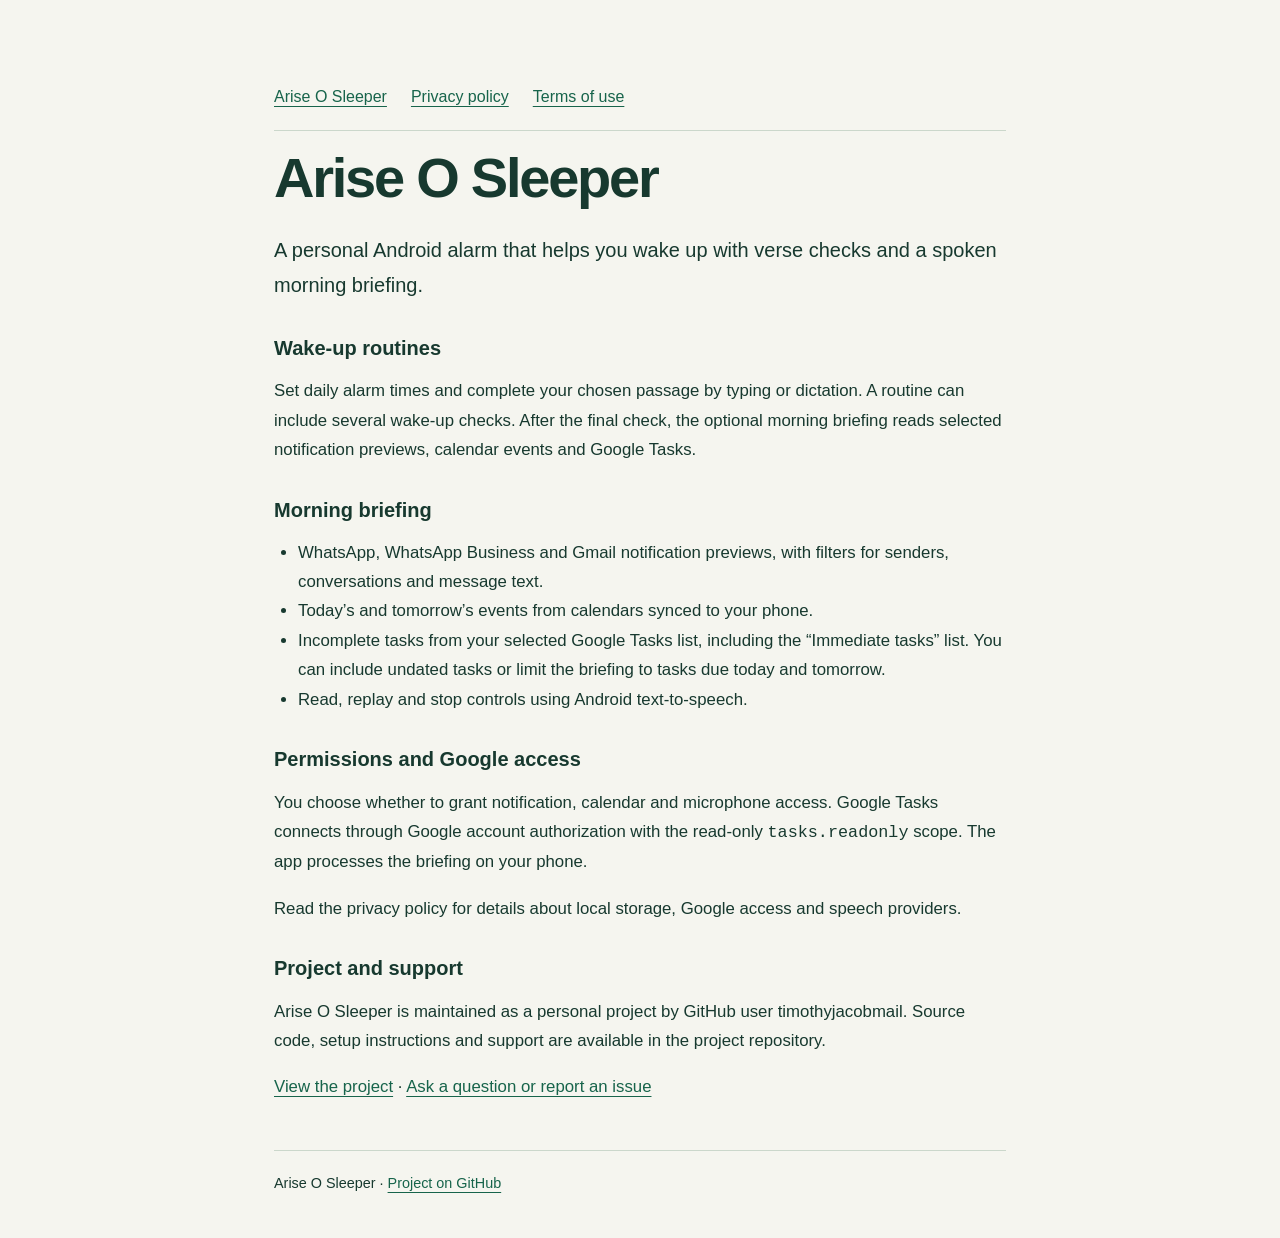
==== docs/index.html @ 089ef8fe "Publish app homepage and privacy information for OAuth branding" ====
<!doctype html>
<html lang="en">
<head>
<meta charset="utf-8">
<meta name="viewport" content="width=device-width, initial-scale=1">
<title>Arise O Sleeper — Android alarm and morning briefing</title>
<meta name="description" content="Arise O Sleeper, a personal Android verse alarm and spoken morning briefing.">
<link rel="stylesheet" href="style.css">
</head>
<body><main>
<nav aria-label="App information"><a href="./">Arise O Sleeper</a><a href="privacy.html">Privacy policy</a><a href="terms.html">Terms of use</a></nav>
<h1>Arise O Sleeper</h1>
<p class="lead">A personal Android alarm that helps you wake up with verse checks and a spoken morning briefing.</p>
<h2>Wake-up routines</h2>
<p>Set daily alarm times and complete your chosen passage by typing or dictation. A routine can include several wake-up checks. After the final check, the optional morning briefing reads selected notification previews, calendar events and Google Tasks.</p>
<h2>Morning briefing</h2>
<ul>
<li>WhatsApp, WhatsApp Business and Gmail notification previews, with filters for senders, conversations and message text.</li>
<li>Today’s and tomorrow’s events from calendars synced to your phone.</li>
<li>Incomplete tasks from your selected Google Tasks list, including the “Immediate tasks” list. You can include undated tasks or limit the briefing to tasks due today and tomorrow.</li>
<li>Read, replay and stop controls using Android text-to-speech.</li>
</ul>
<h2>Permissions and Google access</h2>
<p>You choose whether to grant notification, calendar and microphone access. Google Tasks connects through Google account authorization with the read-only <code>tasks.readonly</code> scope. The app processes the briefing on your phone.</p>
<p>Read the privacy policy for details about local storage, Google access and speech providers.</p>
<h2>Project and support</h2>
<p>Arise O Sleeper is maintained as a personal project by GitHub user timothyjacobmail. Source code, setup instructions and support are available in the project repository.</p>
<p><a href="https://github.com/timothyjacobmail/AriseOSleeper">View the project</a> · <a href="https://github.com/timothyjacobmail/AriseOSleeper/issues">Ask a question or report an issue</a></p>
<footer>Arise O Sleeper · <a href="https://github.com/timothyjacobmail/AriseOSleeper">Project on GitHub</a></footer>
</main></body>
</html>
---- docs/style.css ----
:root { color-scheme: light; font-family: Inter, "Segoe UI", sans-serif; color: #17392f; background: #f5f5ef; }
* { box-sizing: border-box; }
body { margin: 0; }
main { max-width: 780px; margin: 0 auto; padding: 64px 24px 48px; }
h1 { font-size: clamp(2rem, 6vw, 3.5rem); line-height: 1.1; letter-spacing: -.04em; margin: 16px 0 24px; }
h2 { font-size: 1.25rem; margin: 34px 0 12px; }
p, li { font-size: 1.05rem; line-height: 1.75; }
ul { padding-left: 24px; }
a { color: #17644b; text-underline-offset: 4px; }
a:focus-visible { outline: 3px solid #17644b; outline-offset: 5px; }
.lead { font-size: 1.25rem; }
nav { display: flex; flex-wrap: wrap; gap: 12px 24px; padding: 24px 0; border-bottom: 1px solid #cbd7cb; }
footer { margin-top: 48px; padding-top: 24px; border-top: 1px solid #cbd7cb; font-size: .9rem; }
small { color: #52695c; }
code { overflow-wrap: anywhere; }
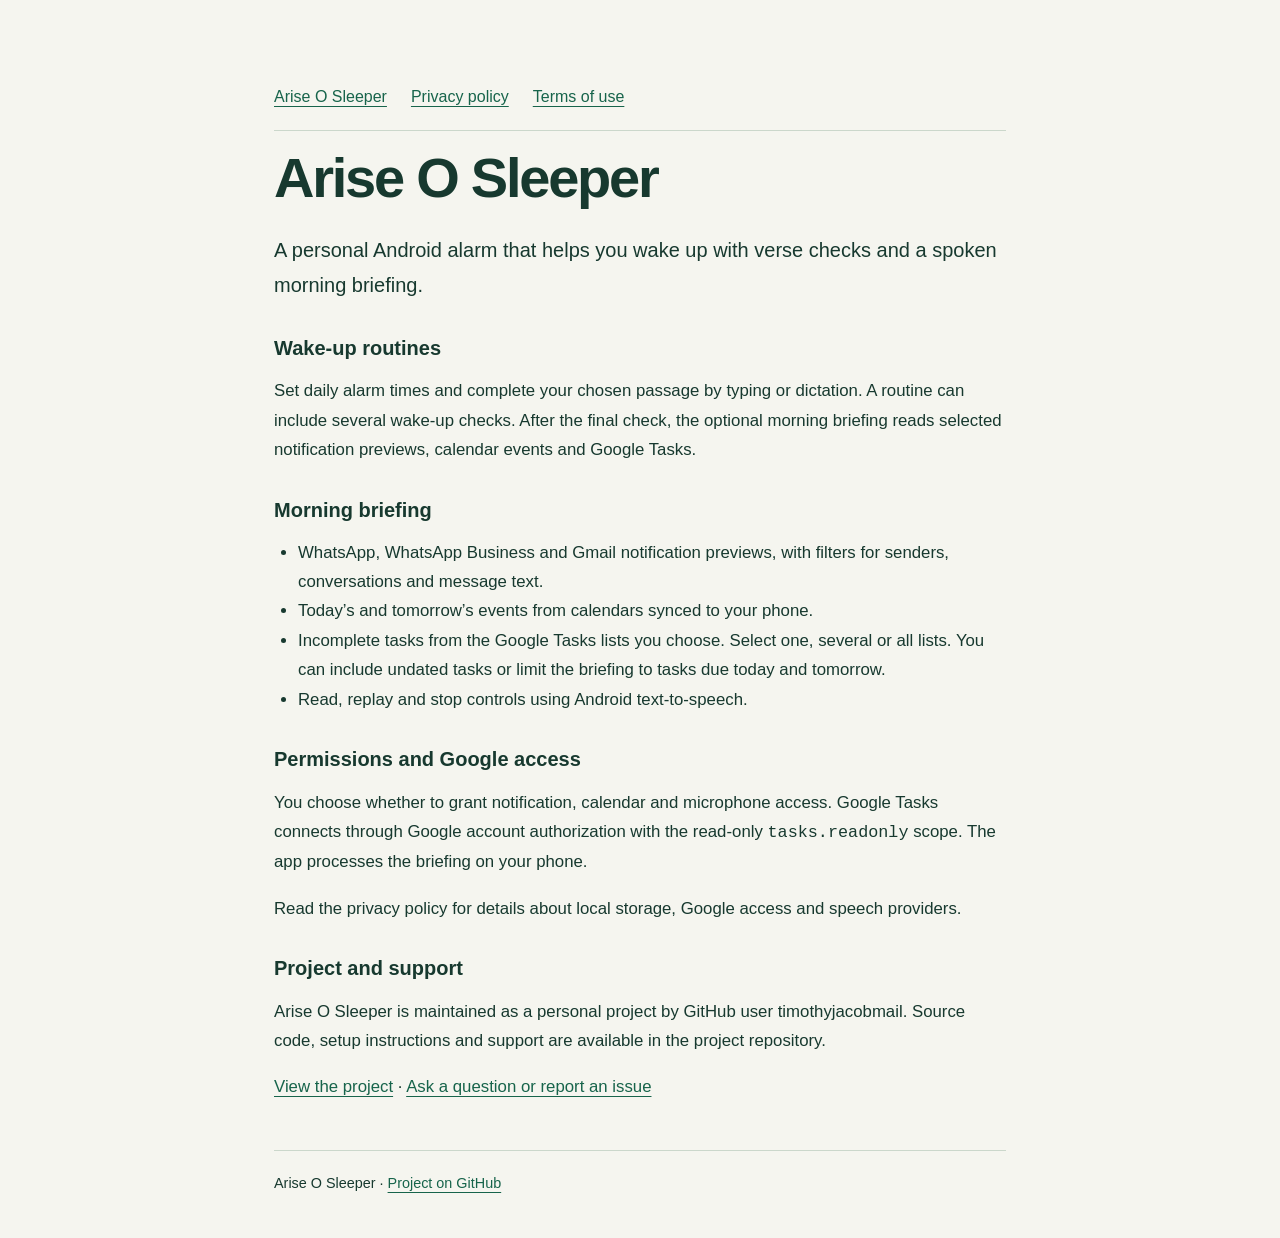
==== commit a8abbddd: "Preserve local verse alarm and briefing changes" ====
--- a/docs/index.html
+++ b/docs/index.html
@@ -17,7 +17,7 @@
 <ul>
 <li>WhatsApp, WhatsApp Business and Gmail notification previews, with filters for senders, conversations and message text.</li>
 <li>Today’s and tomorrow’s events from calendars synced to your phone.</li>
-<li>Incomplete tasks from your selected Google Tasks list, including the “Immediate tasks” list. You can include undated tasks or limit the briefing to tasks due today and tomorrow.</li>
+<li>Incomplete tasks from the Google Tasks lists you choose. Select one, several or all lists. You can include undated tasks or limit the briefing to tasks due today and tomorrow.</li>
 <li>Read, replay and stop controls using Android text-to-speech.</li>
 </ul>
 <h2>Permissions and Google access</h2>
